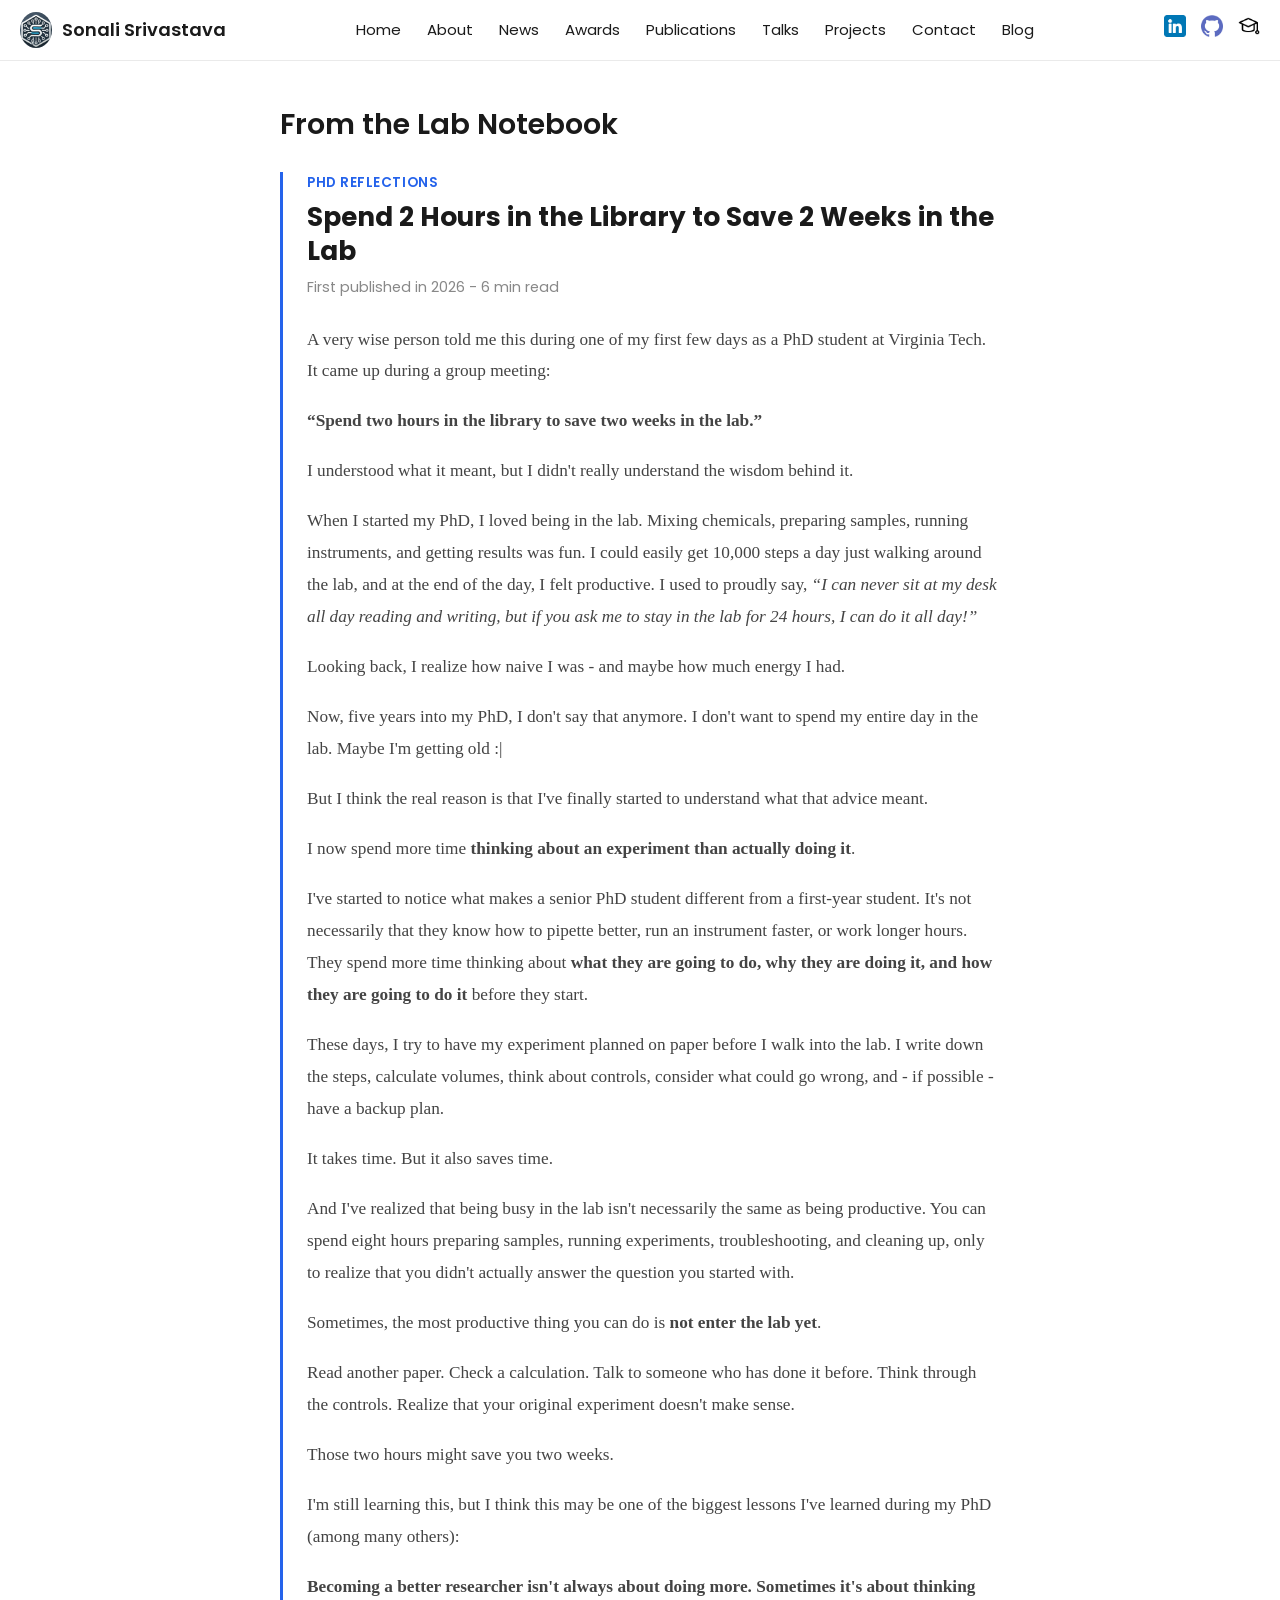
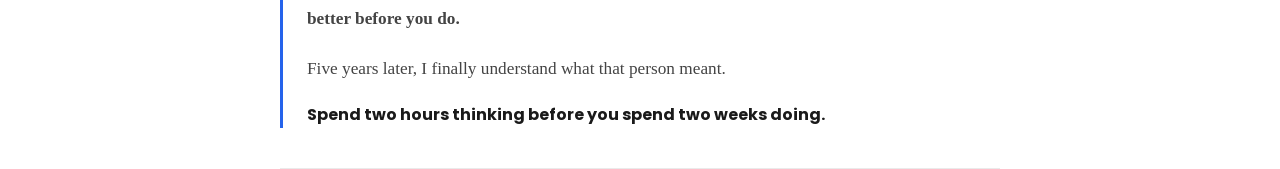
==== blog.html @ 667a8eb2 "Add portfolio blog page" ====
<!DOCTYPE html>
<html lang="en">
<head>
    <meta charset="UTF-8" />
    <meta name="viewport" content="width=device-width, initial-scale=1.0" />
    <meta name="description" content="Sonali Srivastava's blog about PhD life, research, and learning." />
    <title>Blog | Sonali Srivastava</title>
    <link rel="stylesheet" href="style.css" />
    <link rel="preconnect" href="https://fonts.googleapis.com" />
    <link rel="preconnect" href="https://fonts.gstatic.com" crossorigin />
    <link href="https://fonts.googleapis.com/css2?family=Poppins:wght@300;400;500;600;700&display=swap" rel="stylesheet" />
</head>
<body>

<header>
    <nav class="navbar">
        <div class="left">
            <img src="logo.JPG" alt="Logo" class="logo" />
            Sonali Srivastava
        </div>
        <div class="center">
            <ul>
                <li><a href="index.html#home">Home</a></li>
                <li><a href="index.html#about">About</a></li>
                <li><a href="index.html#news">News</a></li>
                <li><a href="index.html#awards">Awards</a></li>
                <li><a href="index.html#publications">Publications</a></li>
                <li><a href="index.html#talks">Talks</a></li>
                <li><a href="index.html#projects">Projects</a></li>
                <li><a href="index.html#contact">Contact</a></li>
                <li><a href="blog.html">Blog</a></li>
            </ul>
        </div>
        <div class="right">
            <a href="https://www.linkedin.com/in/sonalisrivastava1610/" target="_blank">
                <img src="linkedin.png" alt="LinkedIn" class="icon" />
            </a>
            <a href="https://github.com/Seri1610" target="_blank">
                <img src="github.png" alt="GitHub" class="icon" />
            </a>
            <a href="https://scholar.google.com/citations?user=JXGMY98AAAAJ&hl=en" target="_blank">
                <img src="scholar.png" alt="Google Scholar" class="icon" />
            </a>
        </div>
    </nav>
</header>

<main>
    <section id="blog" class="blog-section">
        <h1>From the Lab Notebook</h1>
        <article class="blog-post">
            <header class="blog-post-header">
                <p class="blog-kicker">PhD reflections</p>
                <h2>Spend 2 Hours in the Library to Save 2 Weeks in the Lab</h2>
                <p class="blog-meta">First published in 2026 - 6 min read</p>
            </header>

            <div class="blog-content">
                <p>A very wise person told me this during one of my first few days as a PhD student at Virginia Tech. It came up during a group meeting:</p>

                <p><strong>&ldquo;Spend two hours in the library to save two weeks in the lab.&rdquo;</strong></p>

                <p>I understood what it meant, but I didn't really understand the wisdom behind it.</p>

                <p>When I started my PhD, I loved being in the lab. Mixing chemicals, preparing samples, running instruments, and getting results was fun. I could easily get 10,000 steps a day just walking around the lab, and at the end of the day, I felt productive. I used to proudly say, <em>&ldquo;I can never sit at my desk all day reading and writing, but if you ask me to stay in the lab for 24 hours, I can do it all day!&rdquo;</em></p>

                <p>Looking back, I realize how naive I was - and maybe how much energy I had.</p>

                <p>Now, five years into my PhD, I don't say that anymore. I don't want to spend my entire day in the lab. Maybe I'm getting old :|</p>

                <p>But I think the real reason is that I've finally started to understand what that advice meant.</p>

                <p>I now spend more time <strong>thinking about an experiment than actually doing it</strong>.</p>

                <p>I've started to notice what makes a senior PhD student different from a first-year student. It's not necessarily that they know how to pipette better, run an instrument faster, or work longer hours. They spend more time thinking about <strong>what they are going to do, why they are doing it, and how they are going to do it</strong> before they start.</p>

                <p>These days, I try to have my experiment planned on paper before I walk into the lab. I write down the steps, calculate volumes, think about controls, consider what could go wrong, and - if possible - have a backup plan.</p>

                <p>It takes time. But it also saves time.</p>

                <p>And I've realized that being busy in the lab isn't necessarily the same as being productive. You can spend eight hours preparing samples, running experiments, troubleshooting, and cleaning up, only to realize that you didn't actually answer the question you started with.</p>

                <p>Sometimes, the most productive thing you can do is <strong>not enter the lab yet</strong>.</p>

                <p>Read another paper. Check a calculation. Talk to someone who has done it before. Think through the controls. Realize that your original experiment doesn't make sense.</p>

                <p>Those two hours might save you two weeks.</p>

                <p>I'm still learning this, but I think this may be one of the biggest lessons I've learned during my PhD (among many others):</p>

                <p><strong>Becoming a better researcher isn't always about doing more. Sometimes it's about thinking better before you do.</strong></p>

                <p>Five years later, I finally understand what that person meant.</p>

                <p><strong>Spend two hours thinking before you spend two weeks doing.</strong></p>
            </div>
        </article>
    </section>
</main>

<script src="script.js"></script>

</body>
</html>
---- style.css ----
/* General Reset */
* {
  margin: 0;
  padding: 0;
  box-sizing: border-box;
}

body {
  background-color: #ffffff;
  color: #1a1a1a;
  font-family: "Poppins", sans-serif;
  line-height: 1.6;
}

main {
  max-width: 760px;
  margin: 0 auto;
  padding: 0 20px;
}

section {
  padding: 40px 0;
  border-bottom: 1px solid #eaeaea;
}

section h1 {
  font-size: 1.8rem;
  font-weight: 600;
  margin-bottom: 25px;
}

/* Navbar Styling */
.navbar {
  display: flex;
  justify-content: space-between;
  align-items: center;
  background-color: #ffffff;
  border-bottom: 1px solid #eaeaea;
  padding: 12px 20px;
  position: sticky;
  top: 0;
  z-index: 10;
}

.navbar .left {
  font-size: 18px;
  font-weight: 600;
}

.navbar .center ul {
  display: flex;
  gap: 18px;
  list-style: none;
  flex-wrap: wrap;
}

.navbar .center ul li a {
  text-decoration: none;
  color: #1a1a1a;
  font-size: 15px;
  padding: 5px 4px;
  transition: color 0.3s ease;
}

.navbar .center ul li a:hover {
  color: #2563eb;
}

.navbar .right {
  display: flex;
  gap: 15px;
}

.navbar .right .icon {
  width: 22px;
  height: 22px;
  transition: transform 0.3s ease;
}

.navbar .right .icon:hover {
  transform: scale(1.1);
}

.left {
  display: flex;
  align-items: center;
  gap: 10px;
}

.logo {
  height: 36px;
  width: auto;
  border-radius: 50%;
}

/* Home / Hero Section */
.firstSection {
  display: flex;
  align-items: center;
  gap: 40px;
  text-align: left;
  padding: 60px 0 40px;
  border-bottom: 1px solid #eaeaea;
}

.profile-photo {
  flex: 0 0 auto;
}

.profile-photo {
  width: 180px;
  height: 180px;
  border-radius: 50%;
  overflow: hidden;
}

.profile-photo img {
  width: 130%;
  height: 130%;
  object-fit: cover;
  object-position: center 25%;
  margin: -15%;
}

.profile-info {
  flex: 1;
}

.firstSection h1 {
  font-size: 2.2rem;
  font-weight: 600;
  margin-bottom: 6px;
}

.title-line {
  font-size: 1.2rem;
  color: #555;
  margin-bottom: 18px;
}

.intro-text {
  font-size: 1rem;
  color: #555;
  max-width: 540px;
  margin: 0 0 20px;
}

.profile-links {
  display: flex;
  gap: 18px;
}

.profile-links a {
  color: #2563eb;
  text-decoration: none;
  font-size: 0.95rem;
}

.profile-links a:hover {
  text-decoration: underline;
}

.blue {
  color: #2563eb;
}

/* About Section Styling */
.aboutSection h1 {
  text-align: left;
}

.aboutSection h2 {
  margin-top: 25px;
  font-size: 1.3rem;
  font-weight: 600;
}

.aboutSection h3 {
  font-size: 1.05rem;
  color: #444;
  margin-top: 12px;
  font-weight: 500;
}

.aboutSection p {
  font-size: 1rem;
  margin-bottom: 15px;
}

.aboutSection ul {
  margin: 8px 0 15px 20px;
  list-style-type: disc;
}

.aboutSection ul li {
  font-size: 0.98rem;
  margin-bottom: 6px;
}

/* News / Awards / Publications / Talks — shared dated-list style */
.news-list,
.awards-list,
.publications-list,
.talks-list {
}

.news-list li,
.publications-list li,
.talks-list li {
  display: flex;
  gap: 16px;
  margin-bottom: 14px;
  font-size: 0.98rem;
}

.news-date,
.pub-date,
.talk-date {
  flex: 0 0 90px;
  color: #888;
  font-size: 0.9rem;
  white-space: nowrap;
}

.news-text,
.pub-text,
.talk-text {
  flex: 1;
}

/* Blog */
.blog-post {
  border-left: 3px solid #2563eb;
  padding-left: 24px;
}

.blog-post-header {
  margin-bottom: 24px;
}

.blog-kicker {
  color: #2563eb;
  font-size: 0.85rem;
  font-weight: 600;
  letter-spacing: 0.04em;
  margin-bottom: 6px;
  text-transform: uppercase;
}

.blog-post h2 {
  font-size: 1.65rem;
  line-height: 1.3;
  margin-bottom: 8px;
}

.blog-meta {
  color: #888;
  font-size: 0.9rem;
}

.blog-content {
  color: #444;
  font-family: Georgia, "Times New Roman", serif;
  font-size: 1.08rem;
  line-height: 1.85;
}

.blog-content p {
  margin-bottom: 18px;
}

.blog-content p:last-child {
  color: #1a1a1a;
  font-family: "Poppins", sans-serif;
  font-size: 1rem;
  font-weight: 500;
  line-height: 1.6;
  margin-bottom: 0;
}

.awards-list {
  margin-left: 5px;
}

.awards-list li {
  list-style: disc;
  margin-left: 18px;
  margin-bottom: 10px;
  font-size: 0.98rem;
}

.more-pubs {
  margin-top: 15px;
  font-size: 0.95rem;
  color: #555;
}

.more-pubs a {
  color: #2563eb;
  text-decoration: none;
}

.more-pubs a:hover {
  text-decoration: underline;
}

/* Project Section */
.project {
  background: #f7f7f8;
  padding: 20px;
  margin: 14px 0;
  border-radius: 8px;
}

.project h2 {
  font-size: 1.2rem;
  margin-bottom: 8px;
}

/* Contact Section */
.connect-section {
  text-align: center;
  border-bottom: none;
}

.connect-section h1 {
  text-align: center;
}

.connect-section p {
  font-size: 1.05rem;
  color: #555;
  margin-bottom: 20px;
}

.connect-links {
  display: flex;
  justify-content: center;
  gap: 16px;
}

.connect-button {
  background: #2563eb;
  color: #ffffff;
  padding: 10px 22px;
  font-size: 1rem;
  font-weight: 500;
  text-decoration: none;
  border-radius: 6px;
  transition: background 0.3s ease;
}

.connect-button:hover {
  background: #1d4ed8;
}

/* Smooth Scrolling */
html {
  scroll-behavior: smooth;
}

@media (max-width: 600px) {
  .navbar {
    flex-direction: column;
    gap: 10px;
  }

  .navbar .center ul {
    justify-content: center;
  }

  .firstSection {
    flex-direction: column;
    text-align: center;
  }

  .profile-links {
    justify-content: center;
  }

  .news-list li,
  .publications-list li,
  .talks-list li {
    flex-direction: column;
    gap: 4px;
  }

  .blog-post {
    padding-left: 16px;
  }

  .blog-post h2 {
    font-size: 1.4rem;
  }

  .blog-content {
    font-size: 1rem;
  }
}
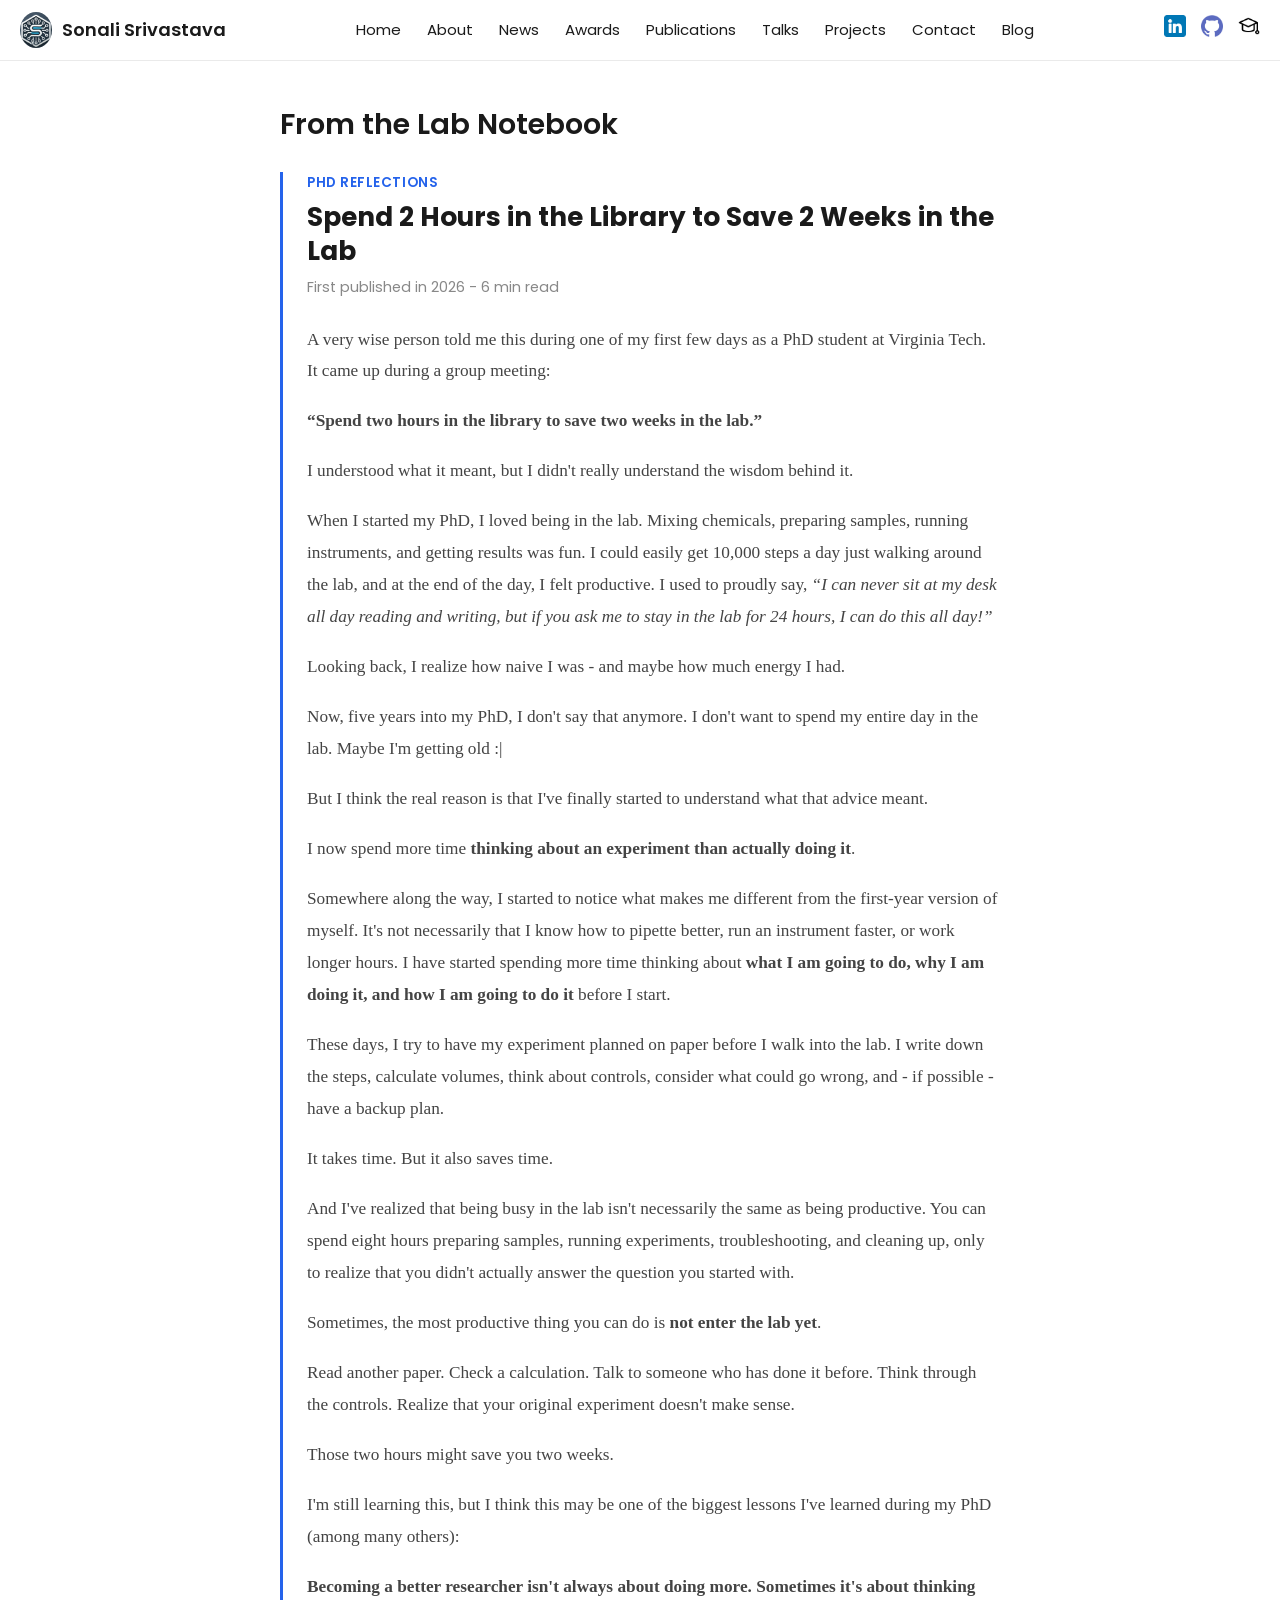
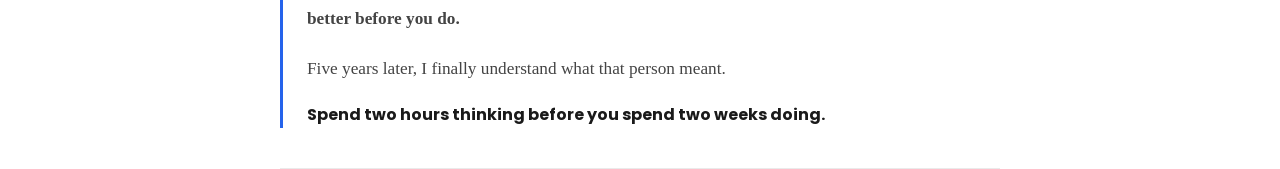
==== commit aab1f589: "Refine blog essay wording" ====
--- a/blog.html
+++ b/blog.html
@@ -62,7 +62,7 @@
 
                 <p>I understood what it meant, but I didn't really understand the wisdom behind it.</p>
 
-                <p>When I started my PhD, I loved being in the lab. Mixing chemicals, preparing samples, running instruments, and getting results was fun. I could easily get 10,000 steps a day just walking around the lab, and at the end of the day, I felt productive. I used to proudly say, <em>&ldquo;I can never sit at my desk all day reading and writing, but if you ask me to stay in the lab for 24 hours, I can do it all day!&rdquo;</em></p>
+                <p>When I started my PhD, I loved being in the lab. Mixing chemicals, preparing samples, running instruments, and getting results was fun. I could easily get 10,000 steps a day just walking around the lab, and at the end of the day, I felt productive. I used to proudly say, <em>&ldquo;I can never sit at my desk all day reading and writing, but if you ask me to stay in the lab for 24 hours, I can do this all day!&rdquo;</em></p>
 
                 <p>Looking back, I realize how naive I was - and maybe how much energy I had.</p>
 
@@ -72,7 +72,7 @@
 
                 <p>I now spend more time <strong>thinking about an experiment than actually doing it</strong>.</p>
 
-                <p>I've started to notice what makes a senior PhD student different from a first-year student. It's not necessarily that they know how to pipette better, run an instrument faster, or work longer hours. They spend more time thinking about <strong>what they are going to do, why they are doing it, and how they are going to do it</strong> before they start.</p>
+                <p>Somewhere along the way, I started to notice what makes me different from the first-year version of myself. It's not necessarily that I know how to pipette better, run an instrument faster, or work longer hours. I have started spending more time thinking about <strong>what I am going to do, why I am doing it, and how I am going to do it</strong> before I start.</p>
 
                 <p>These days, I try to have my experiment planned on paper before I walk into the lab. I write down the steps, calculate volumes, think about controls, consider what could go wrong, and - if possible - have a backup plan.</p>
 
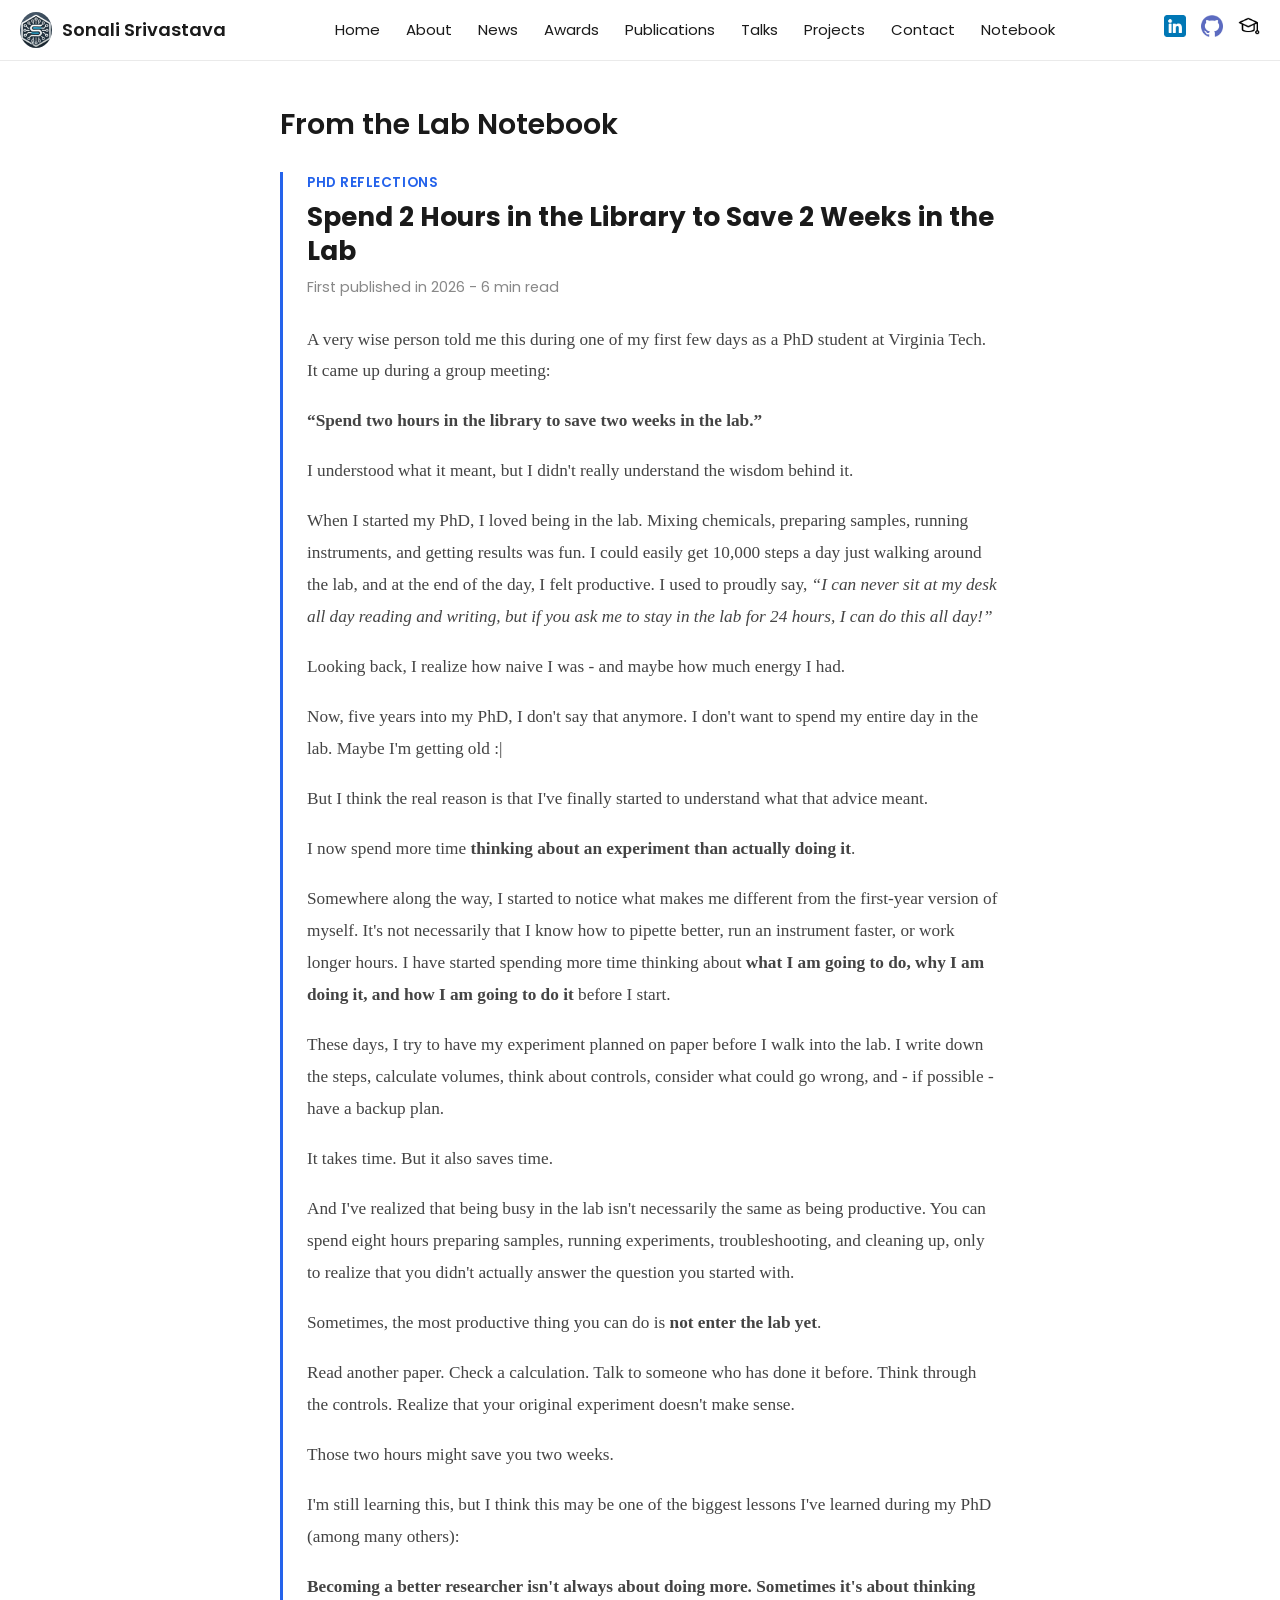
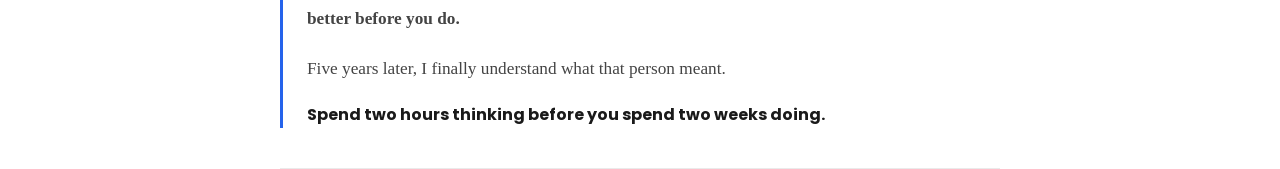
==== commit e0cc2f0b: "Rename blog to notebook" ====
--- a/blog.html
+++ b/blog.html
@@ -3,8 +3,8 @@
 <head>
     <meta charset="UTF-8" />
     <meta name="viewport" content="width=device-width, initial-scale=1.0" />
-    <meta name="description" content="Sonali Srivastava's blog about PhD life, research, and learning." />
-    <title>Blog | Sonali Srivastava</title>
+    <meta name="description" content="Sonali Srivastava's notebook about PhD life, research, and learning." />
+    <title>Notebook | Sonali Srivastava</title>
     <link rel="stylesheet" href="style.css" />
     <link rel="preconnect" href="https://fonts.googleapis.com" />
     <link rel="preconnect" href="https://fonts.gstatic.com" crossorigin />
@@ -28,7 +28,7 @@
                 <li><a href="index.html#talks">Talks</a></li>
                 <li><a href="index.html#projects">Projects</a></li>
                 <li><a href="index.html#contact">Contact</a></li>
-                <li><a href="blog.html">Blog</a></li>
+                <li><a href="blog.html">Notebook</a></li>
             </ul>
         </div>
         <div class="right">
--- a/style.css
+++ b/style.css
@@ -301,6 +301,16 @@
 }
 
 .more-pubs a:hover {
+  text-decoration: underline;
+}
+
+.pub-text a {
+  color: inherit;
+  text-decoration: none;
+}
+
+.pub-text a:hover {
+  color: #2563eb;
   text-decoration: underline;
 }
 
@@ -354,6 +364,185 @@
   background: #1d4ed8;
 }
 
+/* Portfolio assistant */
+.chat-widget {
+  position: fixed;
+  right: 24px;
+  bottom: 24px;
+  z-index: 20;
+  font-family: "Poppins", sans-serif;
+}
+
+.chat-launcher,
+.chat-form button {
+  border: 0;
+  background: #1d4ed8;
+  color: #ffffff;
+  cursor: pointer;
+  font: inherit;
+  font-weight: 600;
+}
+
+.chat-launcher {
+  align-items: center;
+  border-radius: 999px;
+  box-shadow: 0 10px 28px rgba(29, 78, 216, 0.28);
+  display: flex;
+  gap: 8px;
+  padding: 13px 18px;
+  transition: transform 0.2s ease, background 0.2s ease;
+}
+
+.chat-launcher:hover,
+.chat-form button:hover {
+  background: #163da8;
+}
+
+.chat-launcher:hover {
+  transform: translateY(-2px);
+}
+
+.chat-launcher-mark {
+  font-size: 1.1rem;
+}
+
+.chat-panel {
+  background: #ffffff;
+  border: 1px solid #dbe3f2;
+  border-radius: 14px;
+  bottom: 64px;
+  box-shadow: 0 18px 50px rgba(24, 45, 83, 0.2);
+  display: flex;
+  flex-direction: column;
+  height: min(560px, calc(100vh - 110px));
+  overflow: hidden;
+  position: absolute;
+  right: 0;
+  width: min(370px, calc(100vw - 32px));
+}
+
+.chat-panel[hidden] {
+  display: none;
+}
+
+.chat-header {
+  align-items: center;
+  background: #172554;
+  color: #ffffff;
+  display: flex;
+  justify-content: space-between;
+  padding: 18px 20px;
+}
+
+.chat-eyebrow {
+  color: #bfdbfe;
+  font-size: 0.68rem;
+  letter-spacing: 0.1em;
+  margin: 0 0 2px;
+  text-transform: uppercase;
+}
+
+.chat-header h2 {
+  font-size: 1.2rem;
+  margin: 0;
+}
+
+.chat-close {
+  background: transparent;
+  border: 0;
+  color: #ffffff;
+  cursor: pointer;
+  font-size: 1.6rem;
+  line-height: 1;
+}
+
+.chat-messages {
+  background: #f8fafc;
+  display: flex;
+  flex: 1;
+  flex-direction: column;
+  gap: 10px;
+  overflow-y: auto;
+  padding: 18px;
+}
+
+.chat-message {
+  border-radius: 12px;
+  font-size: 0.84rem;
+  max-width: 88%;
+  padding: 10px 12px;
+  white-space: pre-line;
+}
+
+.assistant-message {
+  align-self: flex-start;
+  background: #e6efff;
+  color: #1e3a8a;
+}
+
+.user-message {
+  align-self: flex-end;
+  background: #1d4ed8;
+  color: #ffffff;
+}
+
+.chat-suggestions {
+  display: flex;
+  gap: 6px;
+  overflow-x: auto;
+  padding: 10px 14px 2px;
+}
+
+.chat-suggestions button {
+  background: #ffffff;
+  border: 1px solid #cbd5e1;
+  border-radius: 999px;
+  color: #1d4ed8;
+  cursor: pointer;
+  font: inherit;
+  font-size: 0.7rem;
+  padding: 6px 9px;
+  white-space: nowrap;
+}
+
+.chat-form {
+  display: flex;
+  gap: 8px;
+  padding: 10px 14px 6px;
+}
+
+.chat-form input {
+  border: 1px solid #cbd5e1;
+  border-radius: 8px;
+  flex: 1;
+  font: inherit;
+  font-size: 0.82rem;
+  min-width: 0;
+  padding: 9px 10px;
+}
+
+.chat-form button {
+  border-radius: 8px;
+  padding: 0 12px;
+}
+
+.chat-note {
+  color: #64748b;
+  font-size: 0.68rem;
+  margin: 0;
+  padding: 0 14px 12px;
+  text-align: center;
+}
+
+.sr-only {
+  height: 1px;
+  margin: -1px;
+  overflow: hidden;
+  position: absolute;
+  width: 1px;
+  clip: rect(0, 0, 0, 0);
+}
+
 /* Smooth Scrolling */
 html {
   scroll-behavior: smooth;
@@ -396,4 +585,13 @@
   .blog-content {
     font-size: 1rem;
   }
-}
+
+  .chat-widget {
+    bottom: 16px;
+    right: 16px;
+  }
+
+  .chat-panel {
+    bottom: 60px;
+  }
+}
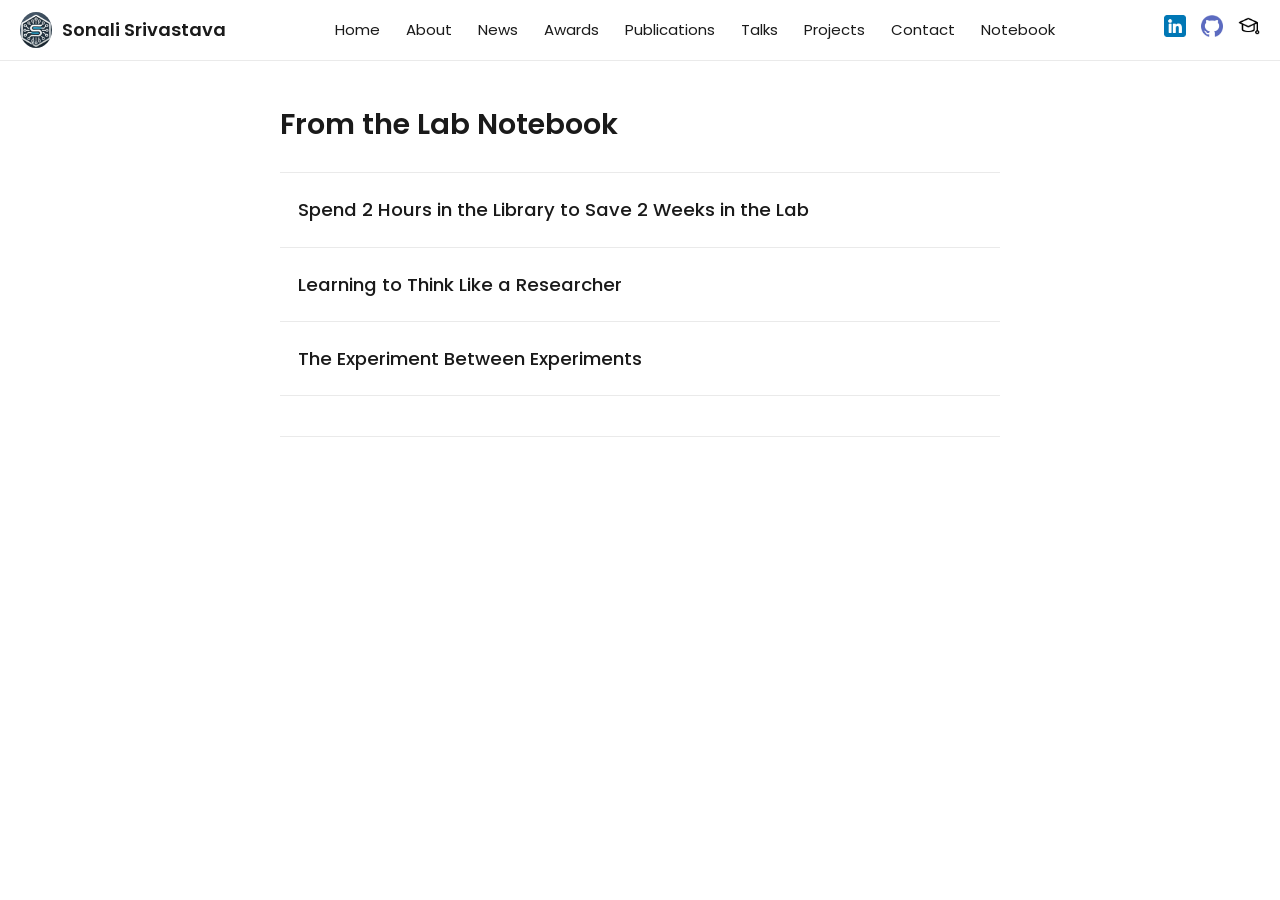
==== commit 6922e3ab: "Add clickable notebook story index" ====
--- a/blog.html
+++ b/blog.html
@@ -48,11 +48,27 @@
 <main>
     <section id="blog" class="blog-section">
         <h1>From the Lab Notebook</h1>
-        <article class="blog-post">
+        <div class="story-index" id="story-index" aria-label="Notebook stories">
+            <div class="story-list">
+                <a class="story-link" href="#library-before-lab" data-story-link="library-before-lab">
+                    <span class="story-link-title">Spend 2 Hours in the Library to Save 2 Weeks in the Lab</span>
+                </a>
+                <a class="story-link" href="#learning-to-think-like-a-researcher" data-story-link="learning-to-think-like-a-researcher">
+                    <span class="story-link-title">Learning to Think Like a Researcher</span>
+                </a>
+                <a class="story-link" href="#the-experiment-between-experiments" data-story-link="the-experiment-between-experiments">
+                    <span class="story-link-title">The Experiment Between Experiments</span>
+                </a>
+            </div>
+        </div>
+
+        <div class="story-reader" id="story-reader" hidden>
+            <button class="back-to-stories" id="back-to-stories" type="button">&larr; All stories</button>
+        <article class="blog-post" data-story="library-before-lab">
             <header class="blog-post-header">
                 <p class="blog-kicker">PhD reflections</p>
                 <h2>Spend 2 Hours in the Library to Save 2 Weeks in the Lab</h2>
-                <p class="blog-meta">First published in 2026 - 6 min read</p>
+                <p class="blog-meta">First published in 2026 · 6 min read</p>
             </header>
 
             <div class="blog-content">
@@ -95,6 +111,32 @@
                 <p><strong>Spend two hours thinking before you spend two weeks doing.</strong></p>
             </div>
         </article>
+        <article class="blog-post" data-story="learning-to-think-like-a-researcher" hidden>
+            <header class="blog-post-header">
+                <p class="blog-kicker">Research habits</p>
+                <h2>Learning to Think Like a Researcher</h2>
+                <p class="blog-meta">First published in 2026 · 4 min read</p>
+            </header>
+            <div class="blog-content">
+                <p>When I began my PhD, I thought research was mostly about finding answers. I expected the hard part to be learning the instruments, reading enough papers, and becoming technically skilled.</p>
+                <p>Over time, I learned that research often begins with sitting comfortably beside a question that does not have an obvious answer. The goal is not to make uncertainty disappear immediately. It is to make the uncertainty precise enough to investigate.</p>
+                <p>That shift changed how I read papers and plan experiments. I now pay closer attention to the assumptions behind a result, the controls that make it trustworthy, and the questions that remain open.</p>
+                <p>Being a researcher is less about always knowing what to do next and more about learning how to ask a better next question.</p>
+            </div>
+        </article>
+        <article class="blog-post" data-story="the-experiment-between-experiments" hidden>
+            <header class="blog-post-header">
+                <p class="blog-kicker">PhD reflections</p>
+                <h2>The Experiment Between Experiments</h2>
+                <p class="blog-meta">First published in 2026 · 3 min read</p>
+            </header>
+            <div class="blog-content">
+                <p>Not every useful part of research happens at the bench. Some of the most important work happens in the quiet spaces between experiments: cleaning up data, writing down what happened, and noticing a pattern that was easy to miss in the moment.</p>
+                <p>These pauses can feel unproductive because there is no instrument running and no new result to celebrate. But they are where observations become understanding.</p>
+                <p>I am learning to treat those pauses as part of the experiment itself. Good research needs motion, but it also needs enough stillness to make sense of where that motion is taking you.</p>
+            </div>
+        </article>
+        </div>
     </section>
 </main>
 
--- a/style.css
+++ b/style.css
@@ -228,7 +228,81 @@
   flex: 1;
 }
 
+.news-symbol {
+  margin-right: 4px;
+}
+
 /* Blog */
+.story-index-intro {
+  color: #555;
+  margin-bottom: 25px;
+}
+
+.story-list {
+  border-top: 1px solid #eaeaea;
+}
+
+.story-link {
+  display: block;
+  padding: 22px 18px;
+  border-bottom: 1px solid #eaeaea;
+  color: #1a1a1a;
+  text-decoration: none;
+  transition: background-color 0.25s ease, padding-left 0.25s ease;
+}
+
+.story-link:hover,
+.story-link:focus-visible {
+  padding-left: 24px;
+  background-color: #f7f9ff;
+}
+
+.story-link-kicker,
+.story-link-title,
+.story-link-meta {
+  display: block;
+}
+
+.story-link-kicker {
+  color: #2563eb;
+  font-size: 0.8rem;
+  font-weight: 600;
+  letter-spacing: 0.04em;
+  margin-bottom: 5px;
+  text-transform: uppercase;
+}
+
+.story-link-title {
+  font-size: 1.15rem;
+  font-weight: 500;
+}
+
+.story-link-meta {
+  color: #888;
+  font-size: 0.88rem;
+  margin-top: 5px;
+}
+
+.story-reader[hidden],
+.blog-post[hidden] {
+  display: none;
+}
+
+.back-to-stories {
+  background: none;
+  border: 0;
+  color: #2563eb;
+  cursor: pointer;
+  font: inherit;
+  margin-bottom: 24px;
+  padding: 0;
+}
+
+.back-to-stories:hover,
+.back-to-stories:focus-visible {
+  text-decoration: underline;
+}
+
 .blog-post {
   border-left: 3px solid #2563eb;
   padding-left: 24px;
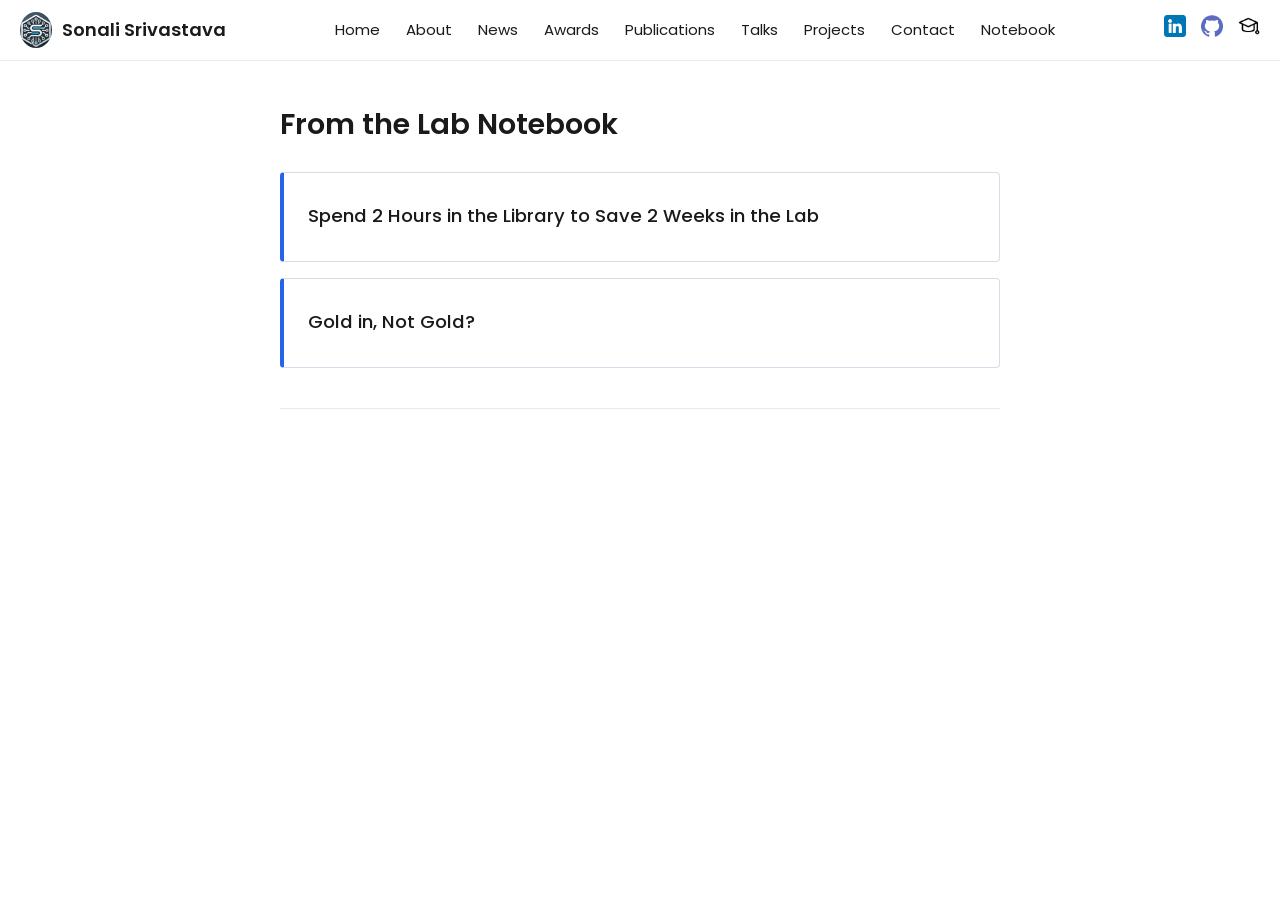
==== commit 9195d5ae: "Refine notebook story cards" ====
--- a/blog.html
+++ b/blog.html
@@ -53,11 +53,8 @@
                 <a class="story-link" href="#library-before-lab" data-story-link="library-before-lab">
                     <span class="story-link-title">Spend 2 Hours in the Library to Save 2 Weeks in the Lab</span>
                 </a>
-                <a class="story-link" href="#learning-to-think-like-a-researcher" data-story-link="learning-to-think-like-a-researcher">
-                    <span class="story-link-title">Learning to Think Like a Researcher</span>
-                </a>
-                <a class="story-link" href="#the-experiment-between-experiments" data-story-link="the-experiment-between-experiments">
-                    <span class="story-link-title">The Experiment Between Experiments</span>
+                <a class="story-link" href="#gold-in-not-gold" data-story-link="gold-in-not-gold">
+                    <span class="story-link-title">Gold in, Not Gold?</span>
                 </a>
             </div>
         </div>
@@ -111,29 +108,16 @@
                 <p><strong>Spend two hours thinking before you spend two weeks doing.</strong></p>
             </div>
         </article>
-        <article class="blog-post" data-story="learning-to-think-like-a-researcher" hidden>
+        <article class="blog-post" data-story="gold-in-not-gold" hidden>
             <header class="blog-post-header">
-                <p class="blog-kicker">Research habits</p>
-                <h2>Learning to Think Like a Researcher</h2>
+                <p class="blog-kicker">Research reflections</p>
+                <h2>Gold in, Not Gold?</h2>
                 <p class="blog-meta">First published in 2026 · 4 min read</p>
             </header>
             <div class="blog-content">
-                <p>When I began my PhD, I thought research was mostly about finding answers. I expected the hard part to be learning the instruments, reading enough papers, and becoming technically skilled.</p>
-                <p>Over time, I learned that research often begins with sitting comfortably beside a question that does not have an obvious answer. The goal is not to make uncertainty disappear immediately. It is to make the uncertainty precise enough to investigate.</p>
-                <p>That shift changed how I read papers and plan experiments. I now pay closer attention to the assumptions behind a result, the controls that make it trustworthy, and the questions that remain open.</p>
-                <p>Being a researcher is less about always knowing what to do next and more about learning how to ask a better next question.</p>
-            </div>
-        </article>
-        <article class="blog-post" data-story="the-experiment-between-experiments" hidden>
-            <header class="blog-post-header">
-                <p class="blog-kicker">PhD reflections</p>
-                <h2>The Experiment Between Experiments</h2>
-                <p class="blog-meta">First published in 2026 · 3 min read</p>
-            </header>
-            <div class="blog-content">
-                <p>Not every useful part of research happens at the bench. Some of the most important work happens in the quiet spaces between experiments: cleaning up data, writing down what happened, and noticing a pattern that was easy to miss in the moment.</p>
-                <p>These pauses can feel unproductive because there is no instrument running and no new result to celebrate. But they are where observations become understanding.</p>
-                <p>I am learning to treat those pauses as part of the experiment itself. Good research needs motion, but it also needs enough stillness to make sense of where that motion is taking you.</p>
+                <p>Gold nanoparticles are a recurring character in my research, but the most interesting part is not always the gold itself. It is what happens at the surface, where small changes can create a completely different sensing response.</p>
+                <p>That is one of the lessons I keep returning to in the lab: a material is not defined only by what it is made of. Its shape, surface, environment, and interactions can matter just as much.</p>
+                <p>Research often asks us to look past the obvious label and pay attention to the details that control behavior. Sometimes the important discovery is not finding more gold, but understanding what the gold makes possible.</p>
             </div>
         </article>
         </div>
--- a/style.css
+++ b/style.css
@@ -239,22 +239,27 @@
 }
 
 .story-list {
-  border-top: 1px solid #eaeaea;
+  display: grid;
+  gap: 16px;
 }
 
 .story-link {
   display: block;
-  padding: 22px 18px;
-  border-bottom: 1px solid #eaeaea;
+  min-height: 90px;
+  padding: 28px 24px;
+  border: 1px solid #d8dce8;
+  border-left: 4px solid #2563eb;
+  border-radius: 4px;
   color: #1a1a1a;
   text-decoration: none;
-  transition: background-color 0.25s ease, padding-left 0.25s ease;
+  transition: background-color 0.25s ease, border-color 0.25s ease, transform 0.25s ease;
 }
 
 .story-link:hover,
 .story-link:focus-visible {
-  padding-left: 24px;
   background-color: #f7f9ff;
+  border-color: #2563eb;
+  transform: translateY(-2px);
 }
 
 .story-link-kicker,
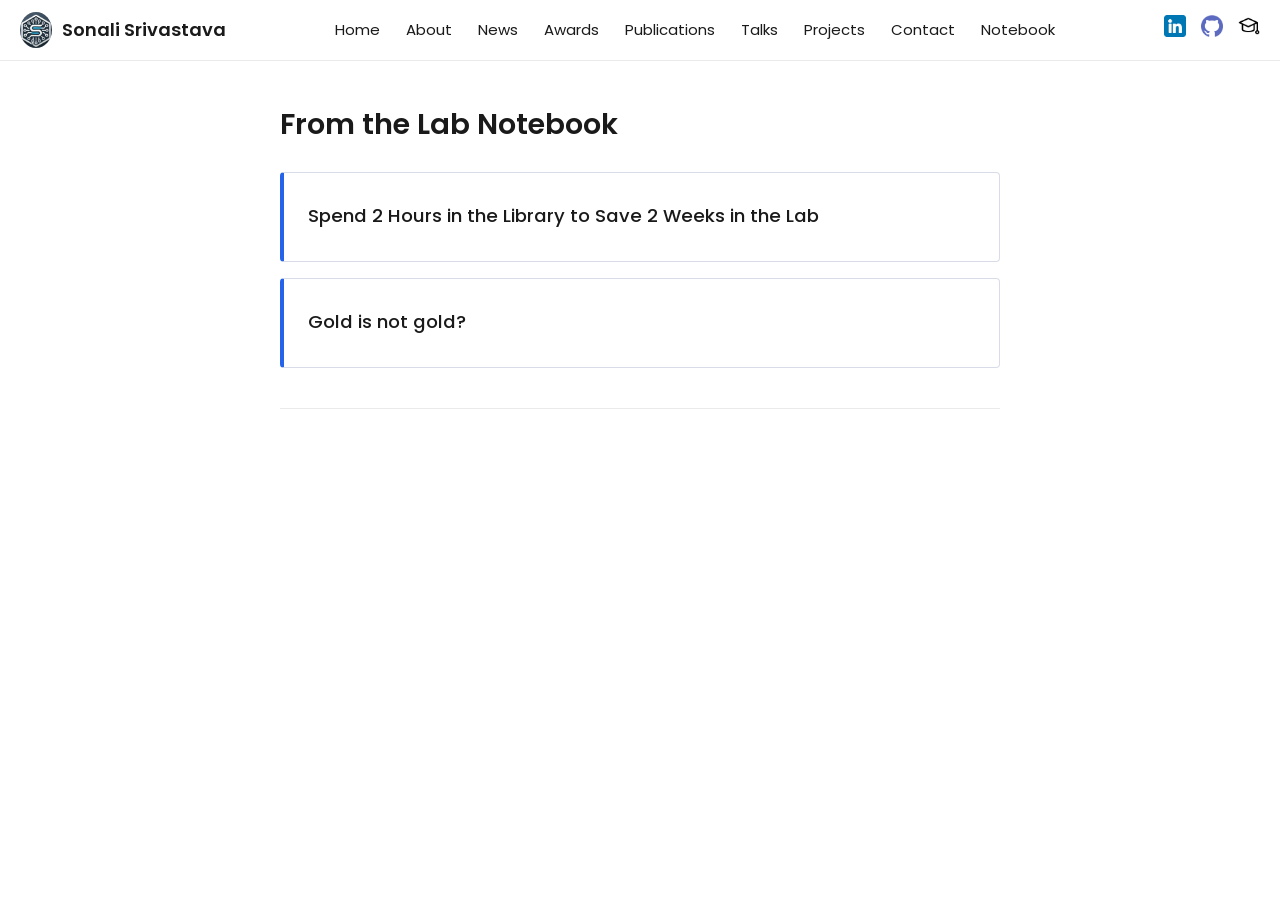
==== commit a2254957: "Update gold story title" ====
--- a/blog.html
+++ b/blog.html
@@ -54,7 +54,7 @@
                     <span class="story-link-title">Spend 2 Hours in the Library to Save 2 Weeks in the Lab</span>
                 </a>
                 <a class="story-link" href="#gold-in-not-gold" data-story-link="gold-in-not-gold">
-                    <span class="story-link-title">Gold in, Not Gold?</span>
+                    <span class="story-link-title">Gold is not gold?</span>
                 </a>
             </div>
         </div>
@@ -111,13 +111,11 @@
         <article class="blog-post" data-story="gold-in-not-gold" hidden>
             <header class="blog-post-header">
                 <p class="blog-kicker">Research reflections</p>
-                <h2>Gold in, Not Gold?</h2>
+                <h2>Gold is not gold?</h2>
                 <p class="blog-meta">First published in 2026 · 4 min read</p>
             </header>
             <div class="blog-content">
-                <p>Gold nanoparticles are a recurring character in my research, but the most interesting part is not always the gold itself. It is what happens at the surface, where small changes can create a completely different sensing response.</p>
-                <p>That is one of the lessons I keep returning to in the lab: a material is not defined only by what it is made of. Its shape, surface, environment, and interactions can matter just as much.</p>
-                <p>Research often asks us to look past the obvious label and pay attention to the details that control behavior. Sometimes the important discovery is not finding more gold, but understanding what the gold makes possible.</p>
+                <p>In progress! <p>
             </div>
         </article>
         </div>
